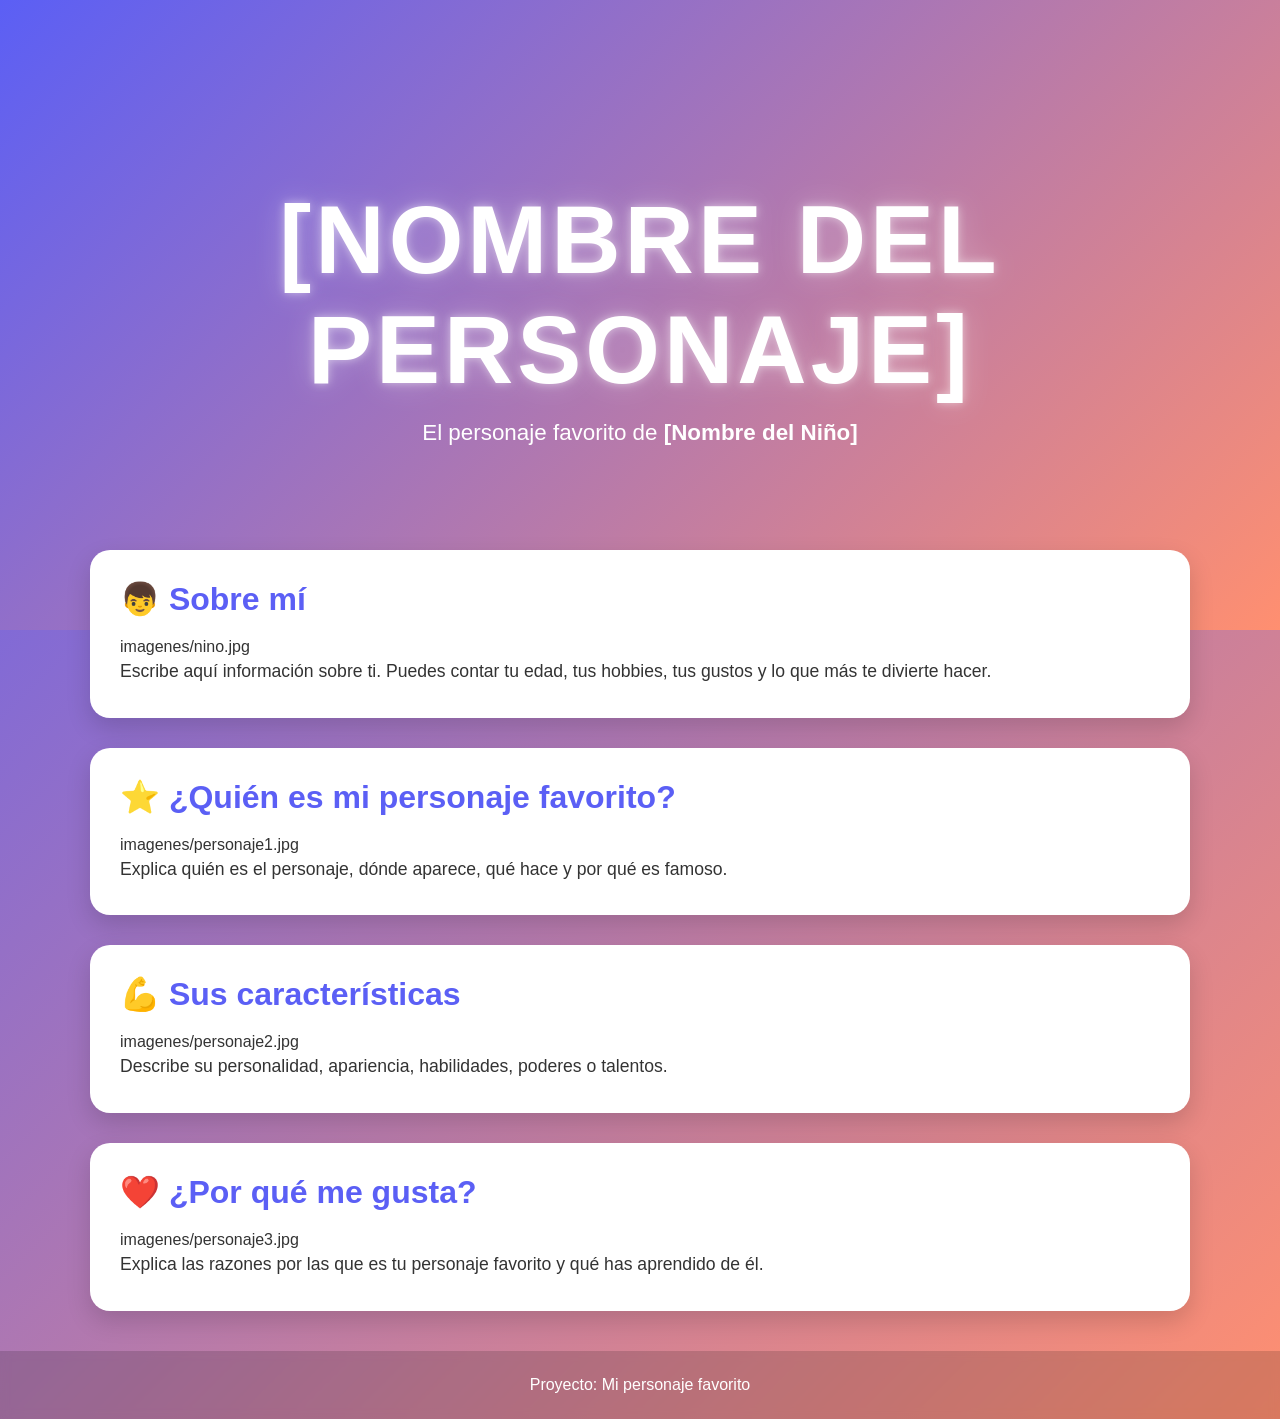
==== docs/personajeFavorito/index.html @ c592e63c "Automated update" ====
<!DOCTYPE html>
<html lang="es">

<head>
    <meta charset="UTF-8">
    <meta name="viewport" content="width=device-width, initial-scale=1.0">
    <title>[Nombre del Personaje]</title>
    <link rel="stylesheet" href="style.css">
</head>

<body>

    <header class="hero">
        <div class="hero-content">
            <h1>[NOMBRE DEL PERSONAJE]</h1>
            <p>El personaje favorito de <strong>[Nombre del Niño]</strong></p>
        </div>
    </header>

    <main>

        <section class="card">
            <h2>👦 Sobre mí</h2>
            imagenes/nino.jpg

            <p>
                Escribe aquí información sobre ti.
                Puedes contar tu edad, tus hobbies,
                tus gustos y lo que más te divierte hacer.
            </p>
        </section>

        <section class="card">
            <h2>⭐ ¿Quién es mi personaje favorito?</h2>
            imagenes/personaje1.jpg

            <p>
                Explica quién es el personaje, dónde aparece,
                qué hace y por qué es famoso.
            </p>
        </section>

        <section class="card">
            <h2>💪 Sus características</h2>
            imagenes/personaje2.jpg

            <p>
                Describe su personalidad, apariencia,
                habilidades, poderes o talentos.
            </p>
        </section>

        <section class="card">
            <h2>❤️ ¿Por qué me gusta?</h2>
            imagenes/personaje3.jpg

            <p>
                Explica las razones por las que es tu personaje favorito
                y qué has aprendido de él.
            </p>
        </section>

    </main>

    <footer>
        <p>Proyecto: Mi personaje favorito</p>
    </footer>

</body>

</html>
---- docs/personajeFavorito/style.css ----
/*======================================
  PALETA DE COLORES
======================================*/
:root {
    --color-primario: #5b5ff5;
    --color-secundario: #ff8f70;
}

/*======================================
  CONFIGURACIÓN GENERAL
======================================*/
* {
    margin: 0;
    padding: 0;
    box-sizing: border-box;
}

body {
    font-family: "Segoe UI", Arial, sans-serif;

    background: linear-gradient(
        135deg,
        var(--color-primario),
        var(--color-secundario)
    );

    min-height: 100vh;
    color: #333;
}

/*======================================
  HERO
======================================*/
.hero {
    height: 70vh;

    display: flex;
    justify-content: center;
    align-items: center;

    text-align: center;

    background: linear-gradient(
        135deg,
        var(--color-primario),
        var(--color-secundario)
    );

    color: white;
}

.hero-content {
    animation: aparecer 1.5s ease;
}

.hero h1 {
    font-size: clamp(3rem, 8vw, 6rem);
    letter-spacing: 4px;
    text-transform: uppercase;

    text-shadow:
        0 0 10px rgba(255,255,255,.5),
        0 0 30px rgba(255,255,255,.3);

    animation: flotar 3s ease-in-out infinite;
}

.hero p {
    font-size: 1.4rem;
    margin-top: 15px;
}

/*======================================
  CONTENEDOR
======================================*/
main {
    width: 90%;
    max-width: 1100px;

    margin: -80px auto 40px;
}

/*======================================
  TARJETAS
======================================*/
.card {
    background: white;

    margin-bottom: 30px;
    padding: 30px;

    border-radius: 20px;

    box-shadow: 0 10px 25px rgba(0,0,0,.15);

    transition: .3s;
}

.card:hover {
    transform: translateY(-8px);
}

.card h2 {
    color: var(--color-primario);
    margin-bottom: 20px;
    font-size: 2rem;
}

.card img {
    width: 100%;
    max-width: 450px;

    display: block;
    margin: 20px auto;

    border-radius: 15px;

    transition: .4s;
}

.card img:hover {
    transform: scale(1.05);
}

.card p {
    font-size: 1.1rem;
    line-height: 1.8;
}

/*======================================
  FOOTER
======================================*/
footer {
    text-align: center;

    padding: 25px;

    color: white;

    background: rgba(0,0,0,.15);

    backdrop-filter: blur(5px);
}

/*======================================
  ANIMACIONES
======================================*/
@keyframes aparecer {
    from {
        opacity: 0;
        transform: translateY(40px);
    }

    to {
        opacity: 1;
        transform: translateY(0);
    }
}

@keyframes flotar {
    0% {
        transform: translateY(0);
    }

    50% {
        transform: translateY(-10px);
    }

    100% {
        transform: translateY(0);
    }
}

/*======================================
  RESPONSIVE
======================================*/
@media (max-width: 768px) {

    .hero {
        height: 55vh;
    }

    .hero p {
        font-size: 1rem;
    }

    .card {
        padding: 20px;
    }

    .card h2 {
        font-size: 1.5rem;
    }
}
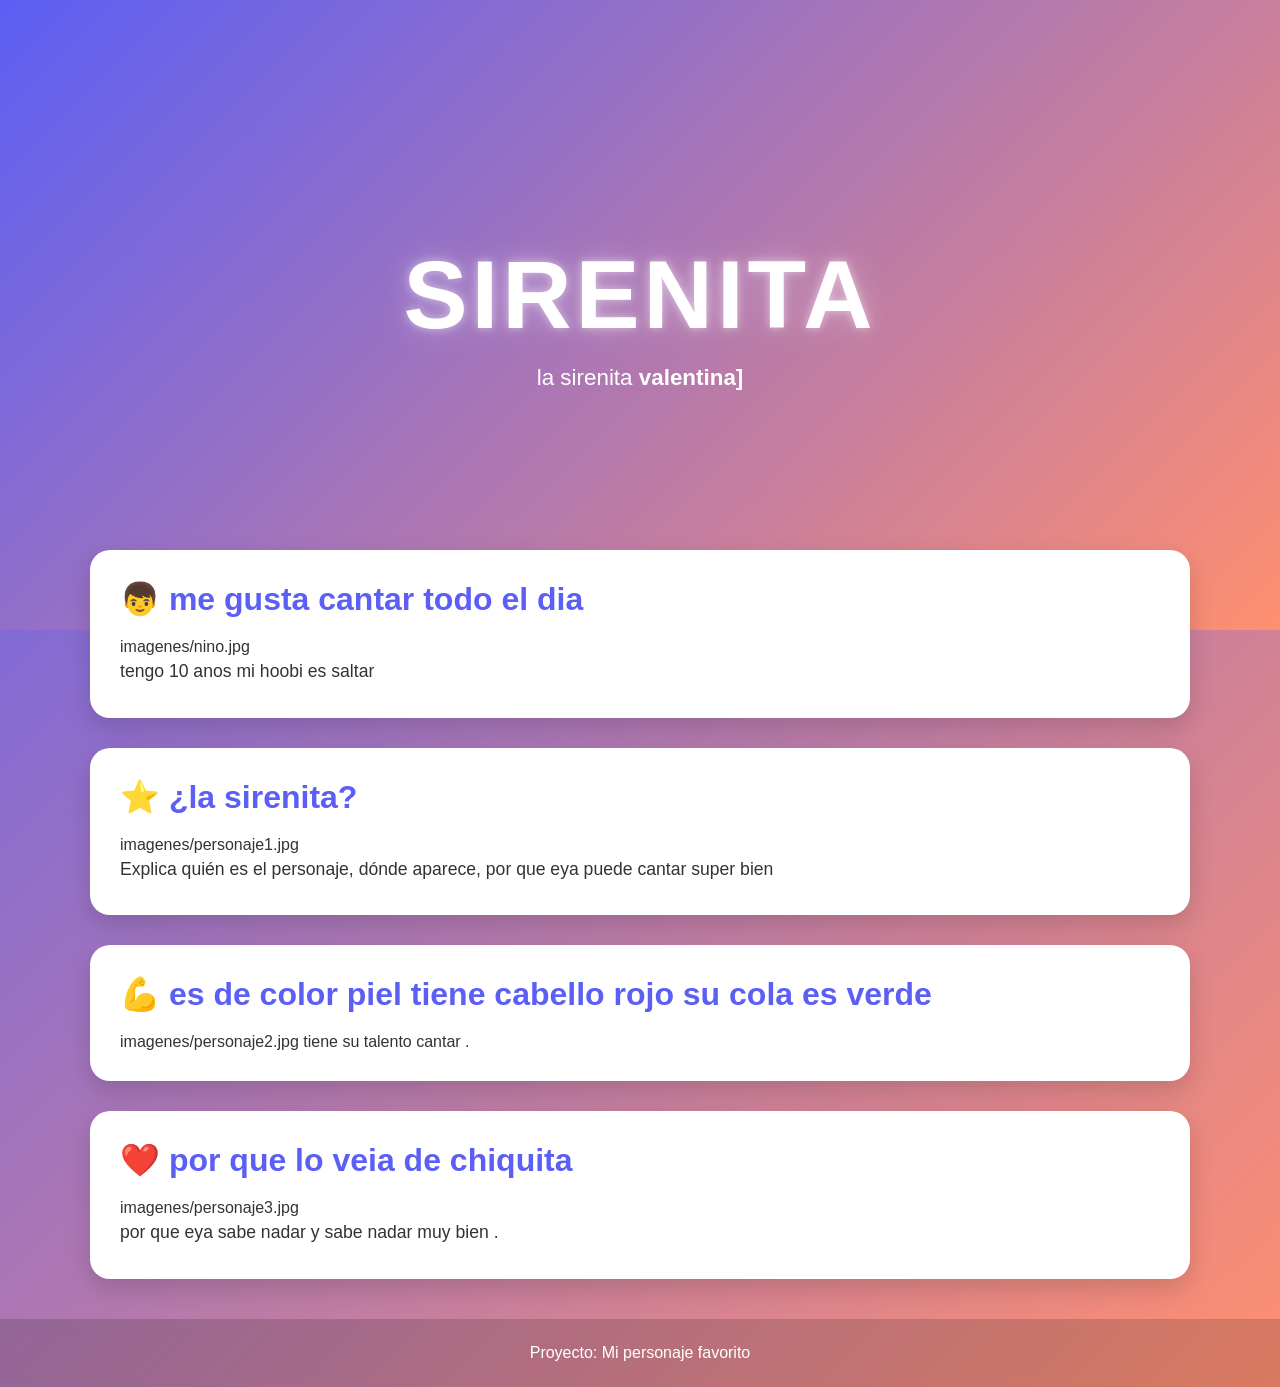
==== commit 3925510b: "pizza" ====
--- a/docs/personajeFavorito/index.html
+++ b/docs/personajeFavorito/index.html
@@ -12,51 +12,54 @@
 
     <header class="hero">
         <div class="hero-content">
-            <h1>[NOMBRE DEL PERSONAJE]</h1>
-            <p>El personaje favorito de <strong>[Nombre del Niño]</strong></p>
+            <h1>sirenita
+
+            </h1>
+            <p>la sirenita <strong>
+                valentina]</strong></p>
         </div>
     </header>
 
     <main>
 
         <section class="card">
-            <h2>👦 Sobre mí</h2>
+            <h2>👦 me gusta cantar todo el dia</h2>
             imagenes/nino.jpg
 
             <p>
-                Escribe aquí información sobre ti.
-                Puedes contar tu edad, tus hobbies,
-                tus gustos y lo que más te divierte hacer.
+                tengo 10 anos mi hoobi es saltar
+                
+                
             </p>
         </section>
 
         <section class="card">
-            <h2>⭐ ¿Quién es mi personaje favorito?</h2>
+            <h2>⭐ ¿la sirenita?</h2>
             imagenes/personaje1.jpg
 
             <p>
                 Explica quién es el personaje, dónde aparece,
-                qué hace y por qué es famoso.
+                por que eya puede cantar super bien
             </p>
         </section>
 
         <section class="card">
-            <h2>💪 Sus características</h2>
+            <h2>💪 es de color piel tiene cabello rojo su cola es verde</h2>
             imagenes/personaje2.jpg
 
-            <p>
-                Describe su personalidad, apariencia,
-                habilidades, poderes o talentos.
+tiene su talento cantar    
+                .
             </p>
         </section>
 
         <section class="card">
-            <h2>❤️ ¿Por qué me gusta?</h2>
+            <h2>❤️ por que lo veia de chiquita</h2>
             imagenes/personaje3.jpg
 
             <p>
-                Explica las razones por las que es tu personaje favorito
-                y qué has aprendido de él.
+            por que eya sabe nadar y sabe nadar muy bien
+        
+                .
             </p>
         </section>
 
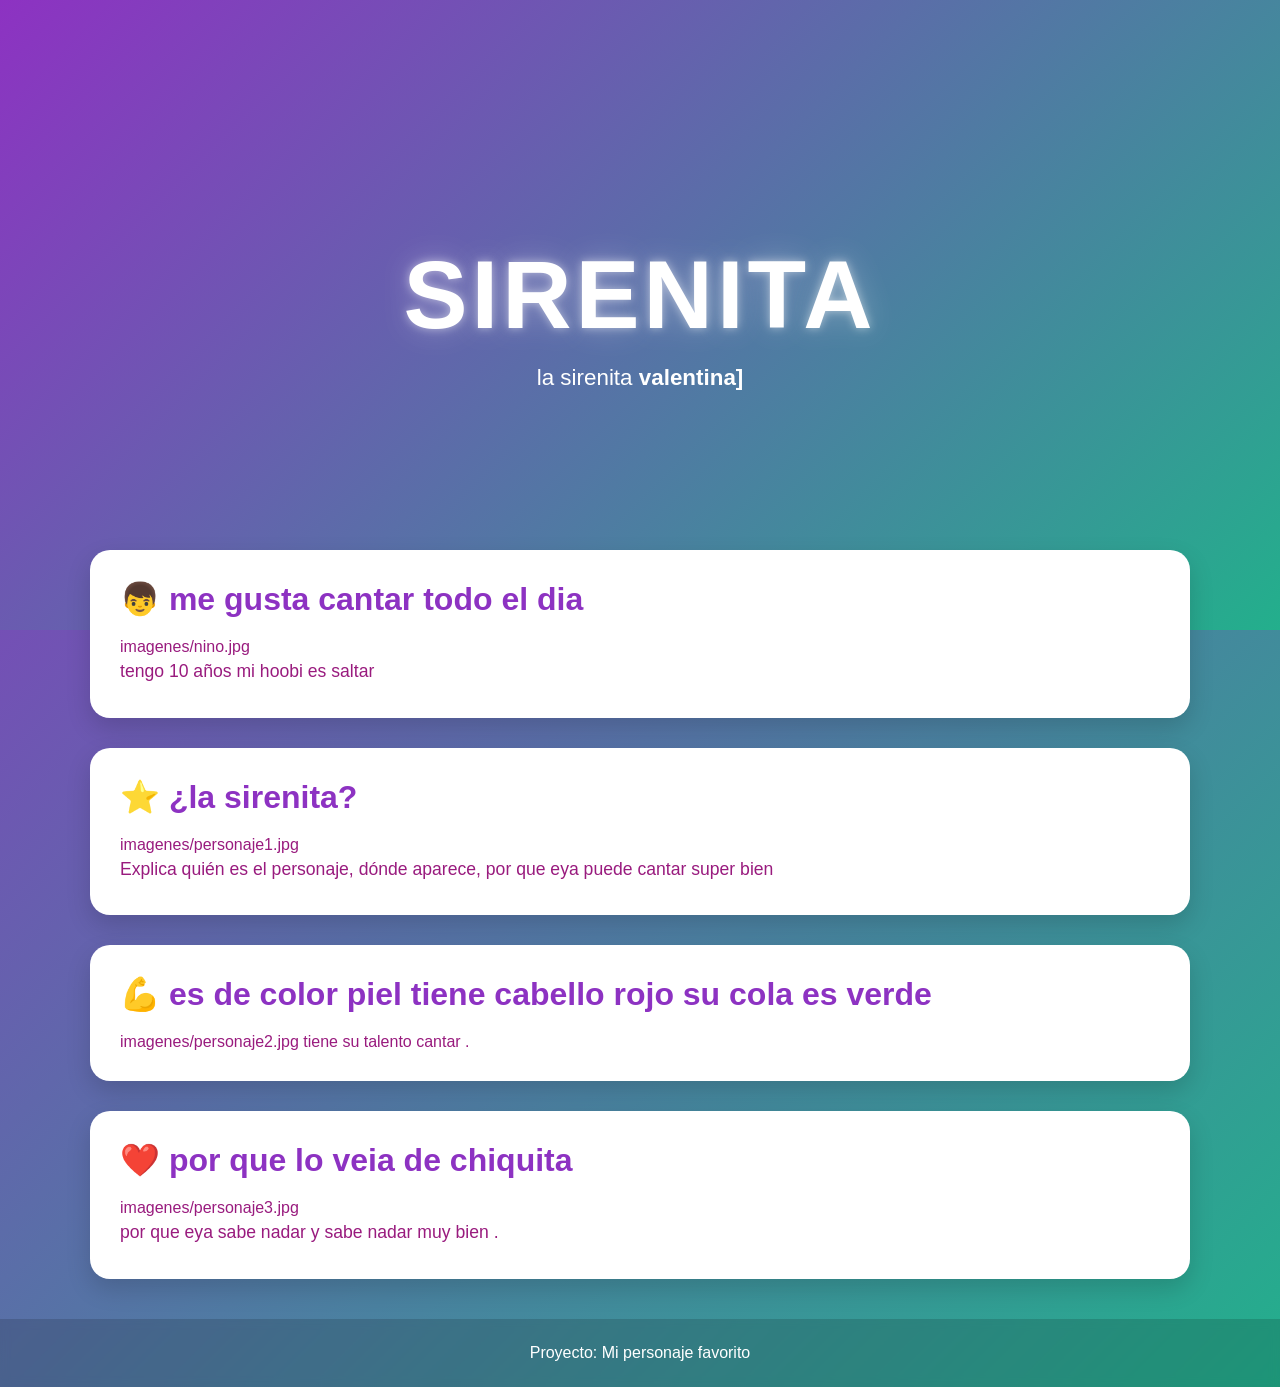
==== commit eedafe1a: "donas2 git commit -m hola git commit -m hola git add ." ====
--- a/docs/personajeFavorito/index.html
+++ b/docs/personajeFavorito/index.html
@@ -27,7 +27,7 @@
             imagenes/nino.jpg
 
             <p>
-                tengo 10 anos mi hoobi es saltar
+                tengo 10 años mi hoobi es saltar
                 
                 
             </p>
--- a/docs/personajeFavorito/style.css
+++ b/docs/personajeFavorito/style.css
@@ -2,8 +2,8 @@
   PALETA DE COLORES
 ======================================*/
 :root {
-    --color-primario: #5b5ff5;
-    --color-secundario: #ff8f70;
+    --color-primario: #8d32c2;
+    --color-secundario: #23af8c;
 }
 
 /*======================================
@@ -25,7 +25,7 @@
     );
 
     min-height: 100vh;
-    color: #333;
+    color: #991b7e;
 }
 
 /*======================================
